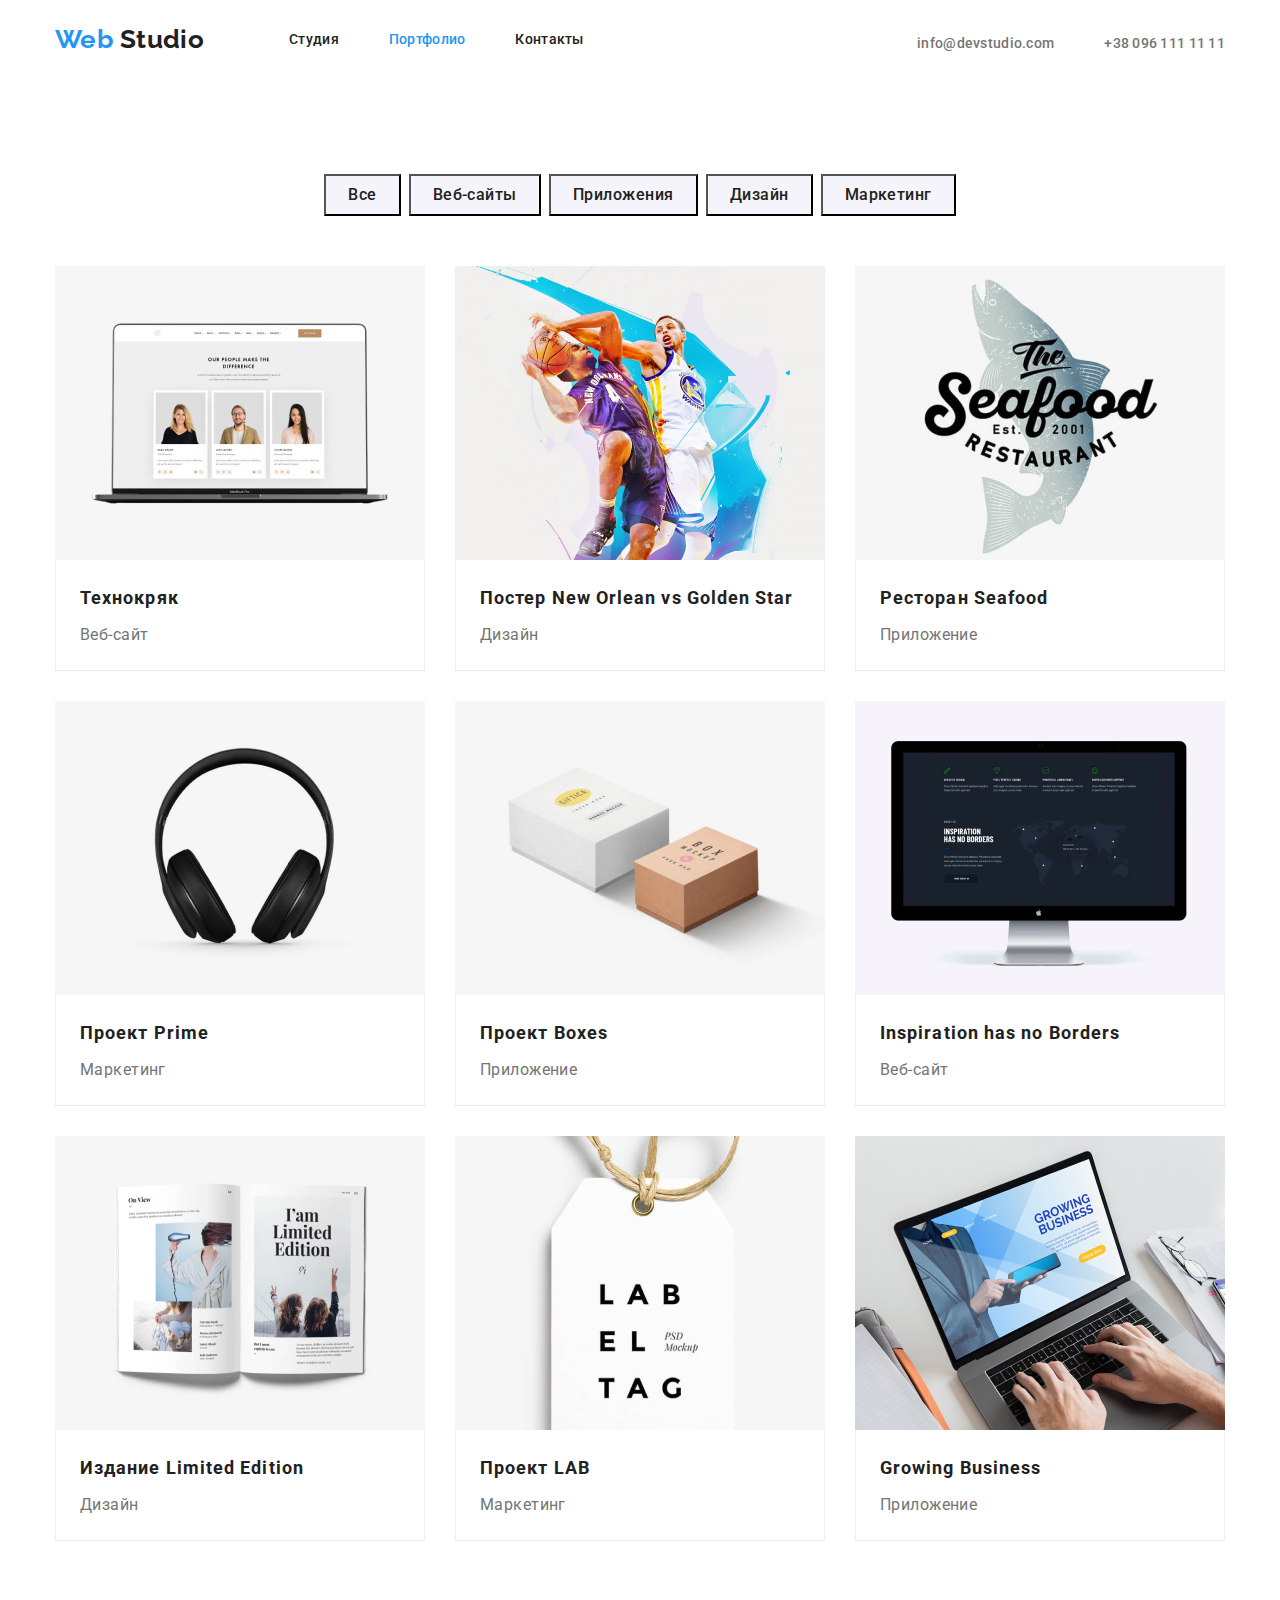
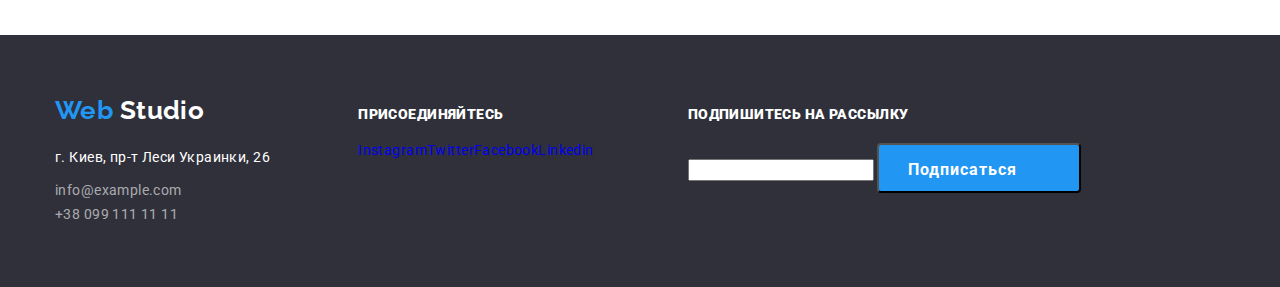
==== portfolio.html @ 932d021e "proofs" ====
<!DOCTYPE html>
<html lang="ru">

<head>
    <meta charset="UTF-8">
    <meta name="viewport" content="width=device-width, initial-scale=1.0">
    <title>Портфолио</title>
    <link rel="stylesheet"
        href="https://fonts.googleapis.com/css2?family=Raleway:wght@700&family=Roboto:ital,wght@0,500;0,700;1,400&display=swap">
    <link rel="stylesheet"
        href="https://cdnjs.cloudflare.com/ajax/libs/modern-normalize/0.6.0/modern-normalize.min.css">
    <link rel="stylesheet" href="./css/style.css">
</head>

<body>
    <header class="page-header">
        <div class="container main-nav">
            <nav class="page-nav">
                <a href="#" class="site-logo" lang="en">
                    <span class="site-logo-web">Web</span> Studio
                </a>
                <ul class="site-nav-list none-list">
                    <li class="site-nav-item">
                        <a href="./index.html" class="site-nav-link ">Студия</a>
                    </li>
                    <li class="site-nav-item">
                        <a href="./portfolio.html" class="site-nav-link current">Портфолио</a>
                    </li>
                    <li class="site-nav-item">
                        <a href="#" class="site-nav-link">Контакты</a>
                    </li>
                </ul>
            </nav>
            <ul class="site-navigation-contacts none-list">
                <li class="site-nav-contacts">
                    <a href="#" class="sn-contacts-link">info@devstudio.com</a>
                </li>
                <li class="site-nav-contacts">
                    <a href="#" class="sn-contacts-link">+38 096 111 11 11</a>
                </li>
            </ul>
        </div>
    </header>

    <main class="content">
        <section class="port-content container">
            <h1 class="visually-hidden">Портфолио студии</h1>
            <ul class="port-menu-list none-list">
                <li class="port-menu-list-item">
                    <button type="button">Все</button>
                </li>
                <li class="port-menu-list-item">
                    <button type="button">Веб-сайты</button>
                </li>
                <li class="port-menu-list-item">
                    <button type="button">Приложения</button>
                </li>
                <li class="port-menu-list-item">
                    <button type="button">Дизайн</button>
                </li>
                <li class="port-menu-list-item">
                    <button type="button">Маркетинг</button>
                </li>
            </ul>

            <ul class="example-list none-list">
                <li class="example-list-item">
                    <a href="#" class="example-list-link">
                        <img src="./img/technokryak.jpg" alt="Технокряк" width="370" height="294">
                        <div class="example-list-content">
                            <h3 class="example-list-title">
                                Технокряк
                            </h3>
                            <p class="example-list-text">
                                Веб-сайт
                            </p>
                            <!-- <p class="animation">Технокряк это современная площадка распространения коронавируса.
                                Компании используют эту платформу для цифрового
                                шпионажа и атак на защищённые сервера конкурентов.</p> -->
                        </div>
                    </a>
                </li>
                <li class="example-list-item">
                    <a href="#" class="example-list-link">
                        <img src="./img/baskplay.jpg" alt="Постер баскетбол" width="370" height="294">
                        <div class="example-list-content">
                            <h3 class="example-list-title">
                                Постер New Orlean vs Golden Star
                            </h3>
                            <p class="example-list-text">
                                Дизайн
                            </p>
                            <!-- <p class="animation">Технокряк это современная площадка распространения коронавируса.
                                Компании используют эту платформу
                                для цифрового
                                шпионажа и атак на защищённые сервера конкурентов.</p> -->
                        </div>
                    </a>
                </li>
                <li class="example-list-item">
                    <a href="#" class="example-list-link">
                        <img src="./img/seafood.jpg" alt="Технокряк" width="370" height="294">
                        <div class="example-list-content">
                            <h3 class="example-list-title">
                                Ресторан Seafood
                            </h3>
                            <p class="example-list-text">
                                Приложение
                            </p>
                            <!-- <p class="animation">Технокряк это современная площадка распространения коронавируса.
                                Компании используют эту платформу
                                для цифрового
                                шпионажа и атак на защищённые сервера конкурентов.</p> -->
                        </div>
                    </a>
                </li>
                <li class="example-list-item">
                    <a href="#" class="example-list-link">
                        <img src="./img/headphones.jpg" alt="Технокряк" width="370" height="294">
                        <div class="example-list-content">
                            <h3 class="example-list-title">
                                Проект Prime
                            </h3>
                            <p class="example-list-text">
                                Маркетинг
                            </p>
                            <!-- <p class="animation">Технокряк это современная площадка распространения коронавируса.
                                Компании используют эту платформу
                                для цифрового
                                шпионажа и атак на защищённые сервера конкурентов.</p> -->
                        </div>
                    </a>
                </li>
                <li class="example-list-item">
                    <a href="#" class="example-list-link">
                        <img src="./img/boxes.jpg" alt="Технокряк" width="370" height="294">
                        <div class="example-list-content">
                            <h3 class="example-list-title">
                                Проект Boxes
                            </h3>
                            <p class="example-list-text">
                                Приложение
                            </p>
                            <!-- <p class="animation">Технокряк это современная площадка распространения коронавируса.
                                Компании используют эту платформу
                                для цифрового
                                шпионажа и атак на защищённые сервера конкурентов.</p> -->
                        </div>
                    </a>
                </li>
                <li class="example-list-item">
                    <a href="#" class="example-list-link">
                        <img src="./img/display.jpg" alt="Технокряк" width="370" height="294">
                        <div class="example-list-content">
                            <h3 class="example-list-title" lang="en">
                                Inspiration has no Borders
                            </h3>
                            <p class="example-list-text">
                                Веб-сайт
                            </p>
                            <!-- <p class="animation">Технокряк это современная площадка распространения коронавируса.
                                Компании используют эту платформу
                                для цифрового
                                шпионажа и атак на защищённые сервера конкурентов.</p> -->
                        </div>
                    </a>
                </li>
                <li class="example-list-item">
                    <a href="#" class="example-list-link">
                        <img src="./img/edition.jpg" alt="Технокряк" width="370" height="294">
                        <div class="example-list-content">
                            <h3 class="example-list-title">
                                Издание Limited Edition
                            </h3>
                            <p class="example-list-text">
                                Дизайн
                            </p>
                            <!-- <p class="animation">Технокряк это современная площадка распространения коронавируса.
                                Компании используют эту платформу
                                для цифрового
                                шпионажа и атак на защищённые сервера конкурентов.</p> -->
                        </div>
                    </a>
                </li>

                <li class="example-list-item">
                    <a href="#" class="example-list-link">
                        <img src="./img/lab.jpg" alt="Технокряк" width="370" height="294">
                        <div class="example-list-content">
                            <h3 class="example-list-title">
                                Проект LAB
                            </h3>
                            <p class="example-list-text">
                                Маркетинг
                            </p>
                            <!-- <p class="animation">Технокряк это современная площадка распространения коронавируса.
                                Компании используют эту платформу
                                для цифрового
                                шпионажа и атак на защищённые сервера конкурентов.</p> -->
                        </div>
                    </a>
                </li>

                <li class="example-list-item">
                    <a href="#" class="example-list-link">
                        <img src="./img/grbus.jpg" alt="Технокряк" width="370" height="294">
                        <div class="example-list-content">
                            <h3 class="example-list-title" lang="en">
                                Growing Business
                            </h3>
                            <p class="example-list-text">
                                Приложение
                            </p>
                            <!-- <p class="animation">Технокряк это современная площадка распространения коронавируса.
                                Компании используют эту платформу
                                для цифрового шпионажа и атак на защищённые сервера конкурентов.</p> -->
                        </div>
                    </a>
                </li>
            </ul>
        </section>
    </main>

    <footer class="page-footer">
        <div class="container main-footer">
            <div class="footer-contacts">
                <a href="#" class="site-logo bottom" lang="en">
                    <span class="site-logo-web">Web</span> Studio
                </a>
                <address lang="ru">
                    <p class="adress-street">
                        г. Киев, пр-т Леси Украинки, 26 <br>
                    </p>
                    <p class="address-contacts">
                        info@example.com <br>
                        +38 099 111 11 11 <br>
                    </p>
                </address>
            </div>

            <div class="footer-socials">
                <p class="footer-text">
                    <b>Присоединяйтесь</b>
                </p>
                <ul class="footer-socials-list none-list">
                    <li class="team-socials-item">
                        <a href="https://www.instagram.com/" class="footer-social-link-item"
                            aria-label=" Ссылка на Instagram">Instagram</a>
                    </li>
                    <li class="team-socials-item">
                        <a href="https://www.twitter.com/" class="footer-social-link-item"
                            aria-label="Ссылка на Twitter">Twitter</a>
                    </li>
                    <li class="team-socials-item">
                        <a href="https://www.facebook.com/" class="footer-social-link-item"
                            aria-label="Ссылка на Facebook">Facebook</a>
                    </li>
                    <li class="team-socials-item">
                        <a href="https://www.linkedin.com/" class="footer-social-link-item"
                            aria-label="Ссылка на Linkedin">Linkedin</a>
                    </li>
                </ul>
            </div>

            <div class="Sign-up">
                <p class="footer-text">
                    <b>Подпишитесь на рассылку</b>
                </p>
                <form action="mail.php">
                    <input type="text" name="E-mail" id="E-mail">
                    <button class="button-sign-up btn">Подписаться</button>
                    <!-- <input type="submit" class="form-text" value="Подписаться"> -->
                </form>
            </div>
        </div>
    </footer>
</body>

</html>
---- css/style.css ----
:root {
--hover-color: #2196F3;
--accent-color:  #FFFFFF;
--primary-text-color: #212121;
--secondary-text-color:#FFFFFF;
--text-color: #757575;
}

body {
color: #212121;
font-family: Roboto, sans-serif;
font-style: normal;
font-size: 14px;
letter-spacing: 0.03em;
line-height: 1.14;
background-color: var(--accent-color);
}

.container {
    padding-left: 15px;
    padding-right: 15px;
    width: 1200px;
    margin: 0 auto;
}

.none-list {
    list-style: none;
    padding: 0;
    margin: 0;
}

p {
    margin: 0;
    padding: 0;
}

img {
    max-width: 100%;
    height: auto;
    display: block;
}

.visually-hidden:not(:focus):not(:active),
input[type="checkbox"].visually-hidden,
input[type="radio"].visually-hidden {
    position: absolute;

    width: 1px;
    height: 1px;
    margin: -1px;
    border: 0;
    padding: 0;

    /* white-space: nowrap;

    clip-path: inset (100%);
    clip: rect(0 0 0 0);
    overflow: hidden; */
    clip:rect(0 0 0 0);
    overflow: hidden;
}

/* Site nav */

.page-header a {
    text-decoration: none;
}

/* .page-nav a{
text-decoration: none;
} */

/* .site-navigation-contacts a{
text-decoration: none;
} */

.site-logo {
display: block;
margin-right: 85px;
/* padding-top: 24px;
padding-bottom: 25px; */

text-decoration: none;
font-family: Raleway, sans-serif;
font-weight: 700;
font-size: 26px;
line-height: 1.2;
color: var(--primary-text-color);
}

.site-logo-web {
color: #2196F3;  
}

.site-nav-item a{
color: var(--primary-text-color); 
font-weight: 500;
letter-spacing: 0.02em;
}

.site-nav-link:hover, 
.site-nav-link:focus {
color: var(--hover-color);
}

.site-nav-list .site-nav-link.current { 
color: var(--hover-color);
}

.site-nav-contacts a {
font-weight: 500;
color: var(--text-color);
letter-spacing: 0.02em;
}

.sn-contacts-link:hover,
.sn-contacts-link:focus {
color: var(--hover-color);
}


.site-nav-list li {
    margin-right: 50px;
}

.site-nav-link  {
    display: block;
    padding-top: 32px;
    padding-bottom: 32px;
}


.site-nav-contacts + .site-nav-contacts {
    margin-left: 50px;
}

.site-nav-list {
    display: flex;
    align-items: center;
}

.site-navigation-contacts {
    display: flex;
    margin-left: auto;
    align-items: center;
}

.page-nav {
    display: flex;
    align-items: center;
}

.main-nav {
display: flex;
align-items: baseline;
}

/* Section Hero */

.head-hero {
width: 696px;
height: 120px;
margin: 0 auto 30px; 

font-weight: 900;
font-size: 44px;
line-height: 1.36;
text-align: center;
text-transform: uppercase;
letter-spacing: 0.06em;
color: var(--secondary-text-color);
}

.hero {
background-color: tomato;
text-align: center;
}


.btn {
min-width: 200px;
height: 50px;
padding: 10px 32px;
display: inline-block;

color: var(--secondary-text-color);
font-weight: 700;
font-size: 16px;
line-height: 1.86;
text-align: center;
letter-spacing: 0.06em;

border-radius: 4px;
background-color: var(--hover-color);
}

.button-sign-up {
padding: 10px 62px 10px 29px;
}

/* Features section */

.features {
    padding-bottom: 94px;
    padding-top: 94px;
}


.features-list-item {
width: calc((100%-60px)/4);
margin-right: 30px;
}

.features-list {
    display: flex;
    align-items: baseline;
    /* justify-content: space-between; */
}

.features-title {
font-weight: 700;
/* line-height: 1.14; */
text-transform: uppercase;
/* color: var(--primary-text-color); */
margin: 30px 0 10px;
}

.features-text {
line-height: 1.5;
color: var(--text-color);
margin: 0;
}

/* Main-content section */

.main-content {
    padding-bottom:  94px ;
}

.main-content-list {
    display: flex;
    /* justify-content: space-between; */
}


.main-content-list-item {
/* width: 370px; */
width: calc((100%-60px)/3);
margin-right: 30px;
} 

.features-list-item:last-child,
.main-content-list-item:last-child,
.team-list-item:last-child,
/* .customers-list-item:last-child, */
.site-nav-item:last-child {
margin-right: 0;
}

.head-title {
margin: 0 auto 50px;

font-weight: 700;
font-size: 36px;
line-height: 1.16;
text-align: center;
}

.main-content-title {
margin: 0 auto;
padding-top: 27px;
padding-bottom: 27px;

font-size: 14px;
font-weight: 700;
text-align: center;
text-transform: uppercase;
color: var(--secondary-text-color);

background-color: rgba(47, 48, 58, 0.8);
}

.main-content-link {
text-decoration: none;
display: inline-block;
}

/* Section team */

.team {
    padding-top: 94px;
    padding-bottom: 94px;

    background-color: #F5F4FA;
}


.team-list {
    display: flex;
    /* justify-content: space-between; */
}



.team-social-link-item {
text-decoration: none;
}

.team-list-content {
    padding-top: 30px; 
    padding-bottom: 36px; 
} 

.team-list-name {
margin: 0;
margin-bottom: 10px;

font-weight: 500;
font-size: 16px;
line-height: 1.18;
color: var(--primary-text-color);
}

.team-list-text {
margin: 10px auto 16px;

font-size: 16px;
line-height: 1.18;
color: var(--text-color);
}

.team-social-link-item:hover,
.team-social-link-item:focus {
background-color: var(--hover-color);
}

.team-list-item {
box-sizing: border-box;
width: calc((100%-90px)/4);
margin-right: 30px;
/* width: 270px; */

border-radius: 0px 0px 4px 4px;
box-shadow: 0px 2px 1px rgba(0, 0, 0, 0.2), 0px 1px 1px rgba(0, 0, 0, 0.14), 0px 1px 3px rgba(0, 0, 0, 0.12);
background-color: var(--accent-color);
text-align: center;
}

.team-socials-list {
    display: flex;
    justify-content: center;
}

/* Section customers*/

.customers {
    padding-bottom: 94px;
    padding-top: 94px;
}

.customers-list {
    display: flex;
    align-items: center;
    justify-content: space-between;
}

.customers-list-item {
    width:170px;
    height: 90px;
    border-radius: 4px;
    border: 1px solid #AFB1B8;
    /* margin-right: 30px; */
}


.customers-list-link:hover,
.customers-list-link:focus {
background-color: var(--hover-color);
}

/* Footer*/

.footer-contacts {
    margin-right: 69px;
    display: flex;
    flex-direction: column;
}


.main-footer.container {
    display: flex;
    align-items: baseline;
    /* justify-content: space-between; */
    padding-top: 60px;
    padding-bottom: 60px;
}

footer {
background-color:#2F303A;
}

.site-logo.bottom {
display: block;
margin-bottom: 20px;
padding: 0;

color: var(--secondary-text-color);
}

.adress-street {
margin-bottom: 9px;

font-style: normal;
font-weight: 400;
line-height: 1.7;
color: var(--secondary-text-color);
}

.address-contacts {
font-style: normal;
font-weight: 400;
line-height: 1.7;
color: rgba(255, 255, 255, 0.6);
}

.footer-socials {
margin-right: 94px;
}

.footer-socials-list a {
text-decoration: none;
}

.footer-socials-list {
    display: flex;
    justify-content: space-between;
}

.footer-social-link-item:hover,
.footer-social-link-item:focus {
background-color: var(--hover-color);
}

.footer-text {
margin-bottom: 20px;

font-weight: 700;
text-transform: uppercase;
color: var(--secondary-text-color);
}


.form-text {
font-weight: 700;
font-size: 16px;
line-height: 1.86;
letter-spacing: 0.06em;
color: var(--secondary-text-color);
}

.sign-up {
margin-top: 72px;
margin-bottom: 94px;
margin-right: 216px;
}

/* PORTFOLIO PAGE */

/*port-menu section*/

.port-content {
    padding-top: 94px;
    padding-bottom: 94px;
}

.port-menu-list {
    /* padding-bottom: 16px; */
    margin-bottom: 50px;
    display: flex;
    justify-content: center;
}


button {
min-width: 73px;
padding: 6px 22px;

font-family: inherit;
font-weight: 500;
font-size: 16px;
line-height: 1.62;
text-align: center;
color: var(--primary-text-color);
background-color: #F5F4FA;
letter-spacing: 0.03em;
}

.port-menu-list-item {
margin-right: 8px;
}

.port-menu-list-item:last-child {
    margin-right: 0;
}


button:hover,
button:focus {
background-color: var(--hover-color);
color: var(--secondary-text-color);
cursor: pointer; 
}

.example-list {
display: flex;
flex-wrap: wrap;
/* margin: -15px; */
}

.example-list-item:nth-child(3n+3) {
margin-right: 0;
}

.example-list-item.example-list-content{
width: calc((100%-60px)/3);
}

.example-list-item {
    /* width: 370px; */
margin-right: 30px;
margin-bottom: 30px;

background: var(--accent-color);
overflow: hidden;   
}

.example-list-item:nth-last-child(-n+3) {
margin-bottom: 0;
}

.example-list a {
display: block;
text-decoration: none;
}


.example-list-content {
padding: 20px 24px;
border-bottom: 1px solid #EEEEEE;
border-right: 1px solid #EEEEEE;
border-left: 1px solid #EEEEEE;
box-shadow: 1px 4px 6px rgba(0, 0, 0, 0.16), 0px 4px 4px rgba(0, 0, 0, 0.06), 0px 1px 1px rgba(0, 0, 0, 0.12);
}

.example-list-title {
margin: 0 0 4px 0;

font-weight: 700;
font-size: 18px;
line-height: 2;
letter-spacing: 0.06em;
color: var(--primary-text-color);
}

.example-list-text {
font-size: 16px;
line-height: 1.88;
color: var(--text-color);
}

.animation {
font-size: 18px;
line-height: 1.56;
color: #FFFFFF;
background-color: rgba(33, 150, 243, 0.9);
}

/* .example-list-item:hover .example-list-title {
color: rgba(33, 150, 243, 0.9);
} */
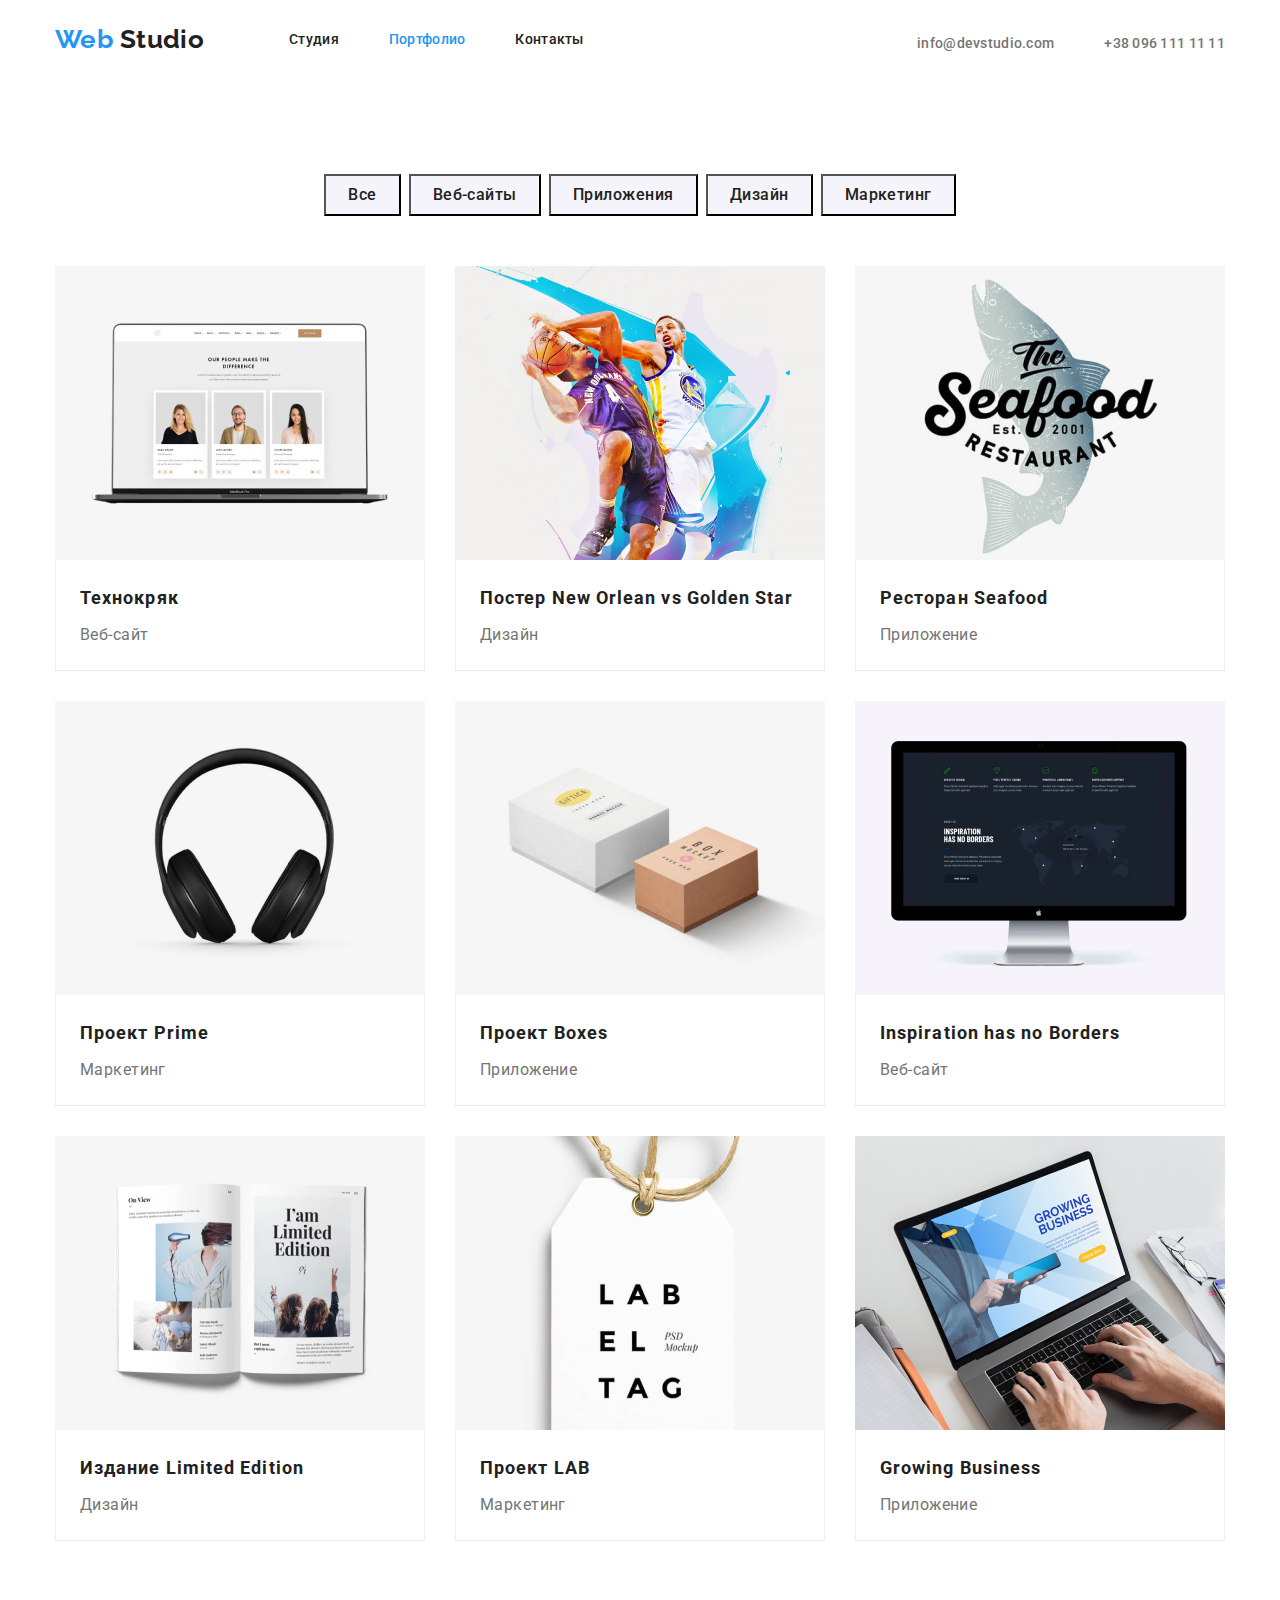
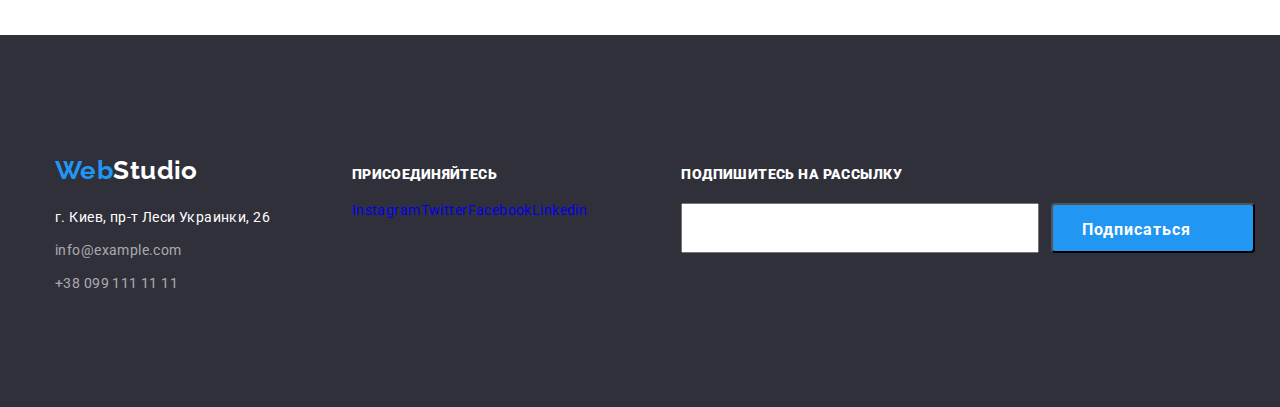
==== commit 28c34729: "new" ====
--- a/portfolio.html
+++ b/portfolio.html
@@ -43,181 +43,183 @@
     </header>
 
     <main class="content">
-        <section class="port-content container">
-            <h1 class="visually-hidden">Портфолио студии</h1>
-            <ul class="port-menu-list none-list">
-                <li class="port-menu-list-item">
-                    <button type="button">Все</button>
-                </li>
-                <li class="port-menu-list-item">
-                    <button type="button">Веб-сайты</button>
-                </li>
-                <li class="port-menu-list-item">
-                    <button type="button">Приложения</button>
-                </li>
-                <li class="port-menu-list-item">
-                    <button type="button">Дизайн</button>
-                </li>
-                <li class="port-menu-list-item">
-                    <button type="button">Маркетинг</button>
-                </li>
-            </ul>
-
-            <ul class="example-list none-list">
-                <li class="example-list-item">
-                    <a href="#" class="example-list-link">
-                        <img src="./img/technokryak.jpg" alt="Технокряк" width="370" height="294">
-                        <div class="example-list-content">
-                            <h3 class="example-list-title">
-                                Технокряк
-                            </h3>
-                            <p class="example-list-text">
-                                Веб-сайт
-                            </p>
-                            <!-- <p class="animation">Технокряк это современная площадка распространения коронавируса.
+        <section class="section">
+            <div class="container">
+                <h1 class="visually-hidden">Портфолио студии</h1>
+                <ul class="port-menu-list none-list">
+                    <li class="port-menu-list-item">
+                        <button type="button">Все</button>
+                    </li>
+                    <li class="port-menu-list-item">
+                        <button type="button">Веб-сайты</button>
+                    </li>
+                    <li class="port-menu-list-item">
+                        <button type="button">Приложения</button>
+                    </li>
+                    <li class="port-menu-list-item">
+                        <button type="button">Дизайн</button>
+                    </li>
+                    <li class="port-menu-list-item">
+                        <button type="button">Маркетинг</button>
+                    </li>
+                </ul>
+
+                <ul class="example-list none-list">
+                    <li class="example-list-item">
+                        <a href="#" class="example-list-link">
+                            <img src="./img/technokryak.jpg" alt="Технокряк" width="370" height="294">
+                            <div class="example-list-content">
+                                <h3 class="example-list-title">
+                                    Технокряк
+                                </h3>
+                                <p class="example-list-text">
+                                    Веб-сайт
+                                </p>
+                                <!-- <p class="animation">Технокряк это современная площадка распространения коронавируса.
                                 Компании используют эту платформу для цифрового
                                 шпионажа и атак на защищённые сервера конкурентов.</p> -->
-                        </div>
-                    </a>
-                </li>
-                <li class="example-list-item">
-                    <a href="#" class="example-list-link">
-                        <img src="./img/baskplay.jpg" alt="Постер баскетбол" width="370" height="294">
-                        <div class="example-list-content">
-                            <h3 class="example-list-title">
-                                Постер New Orlean vs Golden Star
-                            </h3>
-                            <p class="example-list-text">
-                                Дизайн
-                            </p>
-                            <!-- <p class="animation">Технокряк это современная площадка распространения коронавируса.
-                                Компании используют эту платформу
-                                для цифрового
-                                шпионажа и атак на защищённые сервера конкурентов.</p> -->
-                        </div>
-                    </a>
-                </li>
-                <li class="example-list-item">
-                    <a href="#" class="example-list-link">
-                        <img src="./img/seafood.jpg" alt="Технокряк" width="370" height="294">
-                        <div class="example-list-content">
-                            <h3 class="example-list-title">
-                                Ресторан Seafood
-                            </h3>
-                            <p class="example-list-text">
-                                Приложение
-                            </p>
-                            <!-- <p class="animation">Технокряк это современная площадка распространения коронавируса.
-                                Компании используют эту платформу
-                                для цифрового
-                                шпионажа и атак на защищённые сервера конкурентов.</p> -->
-                        </div>
-                    </a>
-                </li>
-                <li class="example-list-item">
-                    <a href="#" class="example-list-link">
-                        <img src="./img/headphones.jpg" alt="Технокряк" width="370" height="294">
-                        <div class="example-list-content">
-                            <h3 class="example-list-title">
-                                Проект Prime
-                            </h3>
-                            <p class="example-list-text">
-                                Маркетинг
-                            </p>
-                            <!-- <p class="animation">Технокряк это современная площадка распространения коронавируса.
-                                Компании используют эту платформу
-                                для цифрового
-                                шпионажа и атак на защищённые сервера конкурентов.</p> -->
-                        </div>
-                    </a>
-                </li>
-                <li class="example-list-item">
-                    <a href="#" class="example-list-link">
-                        <img src="./img/boxes.jpg" alt="Технокряк" width="370" height="294">
-                        <div class="example-list-content">
-                            <h3 class="example-list-title">
-                                Проект Boxes
-                            </h3>
-                            <p class="example-list-text">
-                                Приложение
-                            </p>
-                            <!-- <p class="animation">Технокряк это современная площадка распространения коронавируса.
-                                Компании используют эту платформу
-                                для цифрового
-                                шпионажа и атак на защищённые сервера конкурентов.</p> -->
-                        </div>
-                    </a>
-                </li>
-                <li class="example-list-item">
-                    <a href="#" class="example-list-link">
-                        <img src="./img/display.jpg" alt="Технокряк" width="370" height="294">
-                        <div class="example-list-content">
-                            <h3 class="example-list-title" lang="en">
-                                Inspiration has no Borders
-                            </h3>
-                            <p class="example-list-text">
-                                Веб-сайт
-                            </p>
-                            <!-- <p class="animation">Технокряк это современная площадка распространения коронавируса.
-                                Компании используют эту платформу
-                                для цифрового
-                                шпионажа и атак на защищённые сервера конкурентов.</p> -->
-                        </div>
-                    </a>
-                </li>
-                <li class="example-list-item">
-                    <a href="#" class="example-list-link">
-                        <img src="./img/edition.jpg" alt="Технокряк" width="370" height="294">
-                        <div class="example-list-content">
-                            <h3 class="example-list-title">
-                                Издание Limited Edition
-                            </h3>
-                            <p class="example-list-text">
-                                Дизайн
-                            </p>
-                            <!-- <p class="animation">Технокряк это современная площадка распространения коронавируса.
-                                Компании используют эту платформу
-                                для цифрового
-                                шпионажа и атак на защищённые сервера конкурентов.</p> -->
-                        </div>
-                    </a>
-                </li>
-
-                <li class="example-list-item">
-                    <a href="#" class="example-list-link">
-                        <img src="./img/lab.jpg" alt="Технокряк" width="370" height="294">
-                        <div class="example-list-content">
-                            <h3 class="example-list-title">
-                                Проект LAB
-                            </h3>
-                            <p class="example-list-text">
-                                Маркетинг
-                            </p>
-                            <!-- <p class="animation">Технокряк это современная площадка распространения коронавируса.
-                                Компании используют эту платформу
-                                для цифрового
-                                шпионажа и атак на защищённые сервера конкурентов.</p> -->
-                        </div>
-                    </a>
-                </li>
-
-                <li class="example-list-item">
-                    <a href="#" class="example-list-link">
-                        <img src="./img/grbus.jpg" alt="Технокряк" width="370" height="294">
-                        <div class="example-list-content">
-                            <h3 class="example-list-title" lang="en">
-                                Growing Business
-                            </h3>
-                            <p class="example-list-text">
-                                Приложение
-                            </p>
-                            <!-- <p class="animation">Технокряк это современная площадка распространения коронавируса.
+                            </div>
+                        </a>
+                    </li>
+                    <li class="example-list-item">
+                        <a href="#" class="example-list-link">
+                            <img src="./img/baskplay.jpg" alt="Постер баскетбол" width="370" height="294">
+                            <div class="example-list-content">
+                                <h3 class="example-list-title">
+                                    Постер New Orlean vs Golden Star
+                                </h3>
+                                <p class="example-list-text">
+                                    Дизайн
+                                </p>
+                                <!-- <p class="animation">Технокряк это современная площадка распространения коронавируса.
+                                Компании используют эту платформу
+                                для цифрового
+                                шпионажа и атак на защищённые сервера конкурентов.</p> -->
+                            </div>
+                        </a>
+                    </li>
+                    <li class="example-list-item">
+                        <a href="#" class="example-list-link">
+                            <img src="./img/seafood.jpg" alt="Технокряк" width="370" height="294">
+                            <div class="example-list-content">
+                                <h3 class="example-list-title">
+                                    Ресторан Seafood
+                                </h3>
+                                <p class="example-list-text">
+                                    Приложение
+                                </p>
+                                <!-- <p class="animation">Технокряк это современная площадка распространения коронавируса.
+                                Компании используют эту платформу
+                                для цифрового
+                                шпионажа и атак на защищённые сервера конкурентов.</p> -->
+                            </div>
+                        </a>
+                    </li>
+                    <li class="example-list-item">
+                        <a href="#" class="example-list-link">
+                            <img src="./img/headphones.jpg" alt="Технокряк" width="370" height="294">
+                            <div class="example-list-content">
+                                <h3 class="example-list-title">
+                                    Проект Prime
+                                </h3>
+                                <p class="example-list-text">
+                                    Маркетинг
+                                </p>
+                                <!-- <p class="animation">Технокряк это современная площадка распространения коронавируса.
+                                Компании используют эту платформу
+                                для цифрового
+                                шпионажа и атак на защищённые сервера конкурентов.</p> -->
+                            </div>
+                        </a>
+                    </li>
+                    <li class="example-list-item">
+                        <a href="#" class="example-list-link">
+                            <img src="./img/boxes.jpg" alt="Технокряк" width="370" height="294">
+                            <div class="example-list-content">
+                                <h3 class="example-list-title">
+                                    Проект Boxes
+                                </h3>
+                                <p class="example-list-text">
+                                    Приложение
+                                </p>
+                                <!-- <p class="animation">Технокряк это современная площадка распространения коронавируса.
+                                Компании используют эту платформу
+                                для цифрового
+                                шпионажа и атак на защищённые сервера конкурентов.</p> -->
+                            </div>
+                        </a>
+                    </li>
+                    <li class="example-list-item">
+                        <a href="#" class="example-list-link">
+                            <img src="./img/display.jpg" alt="Технокряк" width="370" height="294">
+                            <div class="example-list-content">
+                                <h3 class="example-list-title" lang="en">
+                                    Inspiration has no Borders
+                                </h3>
+                                <p class="example-list-text">
+                                    Веб-сайт
+                                </p>
+                                <!-- <p class="animation">Технокряк это современная площадка распространения коронавируса.
+                                Компании используют эту платформу
+                                для цифрового
+                                шпионажа и атак на защищённые сервера конкурентов.</p> -->
+                            </div>
+                        </a>
+                    </li>
+                    <li class="example-list-item">
+                        <a href="#" class="example-list-link">
+                            <img src="./img/edition.jpg" alt="Технокряк" width="370" height="294">
+                            <div class="example-list-content">
+                                <h3 class="example-list-title">
+                                    Издание Limited Edition
+                                </h3>
+                                <p class="example-list-text">
+                                    Дизайн
+                                </p>
+                                <!-- <p class="animation">Технокряк это современная площадка распространения коронавируса.
+                                Компании используют эту платформу
+                                для цифрового
+                                шпионажа и атак на защищённые сервера конкурентов.</p> -->
+                            </div>
+                        </a>
+                    </li>
+
+                    <li class="example-list-item">
+                        <a href="#" class="example-list-link">
+                            <img src="./img/lab.jpg" alt="Технокряк" width="370" height="294">
+                            <div class="example-list-content">
+                                <h3 class="example-list-title">
+                                    Проект LAB
+                                </h3>
+                                <p class="example-list-text">
+                                    Маркетинг
+                                </p>
+                                <!-- <p class="animation">Технокряк это современная площадка распространения коронавируса.
+                                Компании используют эту платформу
+                                для цифрового
+                                шпионажа и атак на защищённые сервера конкурентов.</p> -->
+                            </div>
+                        </a>
+                    </li>
+
+                    <li class="example-list-item">
+                        <a href="#" class="example-list-link">
+                            <img src="./img/grbus.jpg" alt="Технокряк" width="370" height="294">
+                            <div class="example-list-content">
+                                <h3 class="example-list-title" lang="en">
+                                    Growing Business
+                                </h3>
+                                <p class="example-list-text">
+                                    Приложение
+                                </p>
+                                <!-- <p class="animation">Технокряк это современная площадка распространения коронавируса.
                                 Компании используют эту платформу
                                 для цифрового шпионажа и атак на защищённые сервера конкурентов.</p> -->
-                        </div>
-                    </a>
-                </li>
-            </ul>
+                            </div>
+                        </a>
+                    </li>
+                </ul>
+            </div>
         </section>
     </main>
 
@@ -231,10 +233,12 @@
                     <p class="adress-street">
                         г. Киев, пр-т Леси Украинки, 26 <br>
                     </p>
-                    <p class="address-contacts">
-                        info@example.com <br>
-                        +38 099 111 11 11 <br>
-                    </p>
+                    <a href="#" class="address-link mail">
+                        info@example.com
+                    </a>
+                    <a href="#" class="address-link">
+                        +38 099 111 11 11
+                    </a>
                 </address>
             </div>
 
@@ -262,7 +266,7 @@
                 </ul>
             </div>
 
-            <div class="Sign-up">
+            <div class="sign-up">
                 <p class="footer-text">
                     <b>Подпишитесь на рассылку</b>
                 </p>
--- a/css/style.css
+++ b/css/style.css
@@ -160,7 +160,7 @@
 
 .head-hero {
 width: 696px;
-height: 120px;
+/* height: 120px; */
 margin: 0 auto 30px; 
 
 font-weight: 900;
@@ -201,7 +201,7 @@
 
 /* Features section */
 
-.features {
+.section {
     padding-bottom: 94px;
     padding-top: 94px;
 }
@@ -234,8 +234,8 @@
 
 /* Main-content section */
 
-.main-content {
-    padding-bottom:  94px ;
+.section.main-content {
+    padding-top: 0; 
 }
 
 .main-content-list {
@@ -288,10 +288,7 @@
 
 /* Section team */
 
-.team {
-    padding-top: 94px;
-    padding-bottom: 94px;
-
+.team.section {
     background-color: #F5F4FA;
 }
 
@@ -323,7 +320,7 @@
 }
 
 .team-list-text {
-margin: 10px auto 16px;
+margin-bottom:  16px;
 
 font-size: 16px;
 line-height: 1.18;
@@ -391,7 +388,6 @@
 .main-footer.container {
     display: flex;
     align-items: baseline;
-    /* justify-content: space-between; */
     padding-top: 60px;
     padding-bottom: 60px;
 }
@@ -401,7 +397,7 @@
 }
 
 .site-logo.bottom {
-display: block;
+display: flex;
 margin-bottom: 20px;
 padding: 0;
 
@@ -417,13 +413,20 @@
 color: var(--secondary-text-color);
 }
 
-.address-contacts {
+.address-link {
+display: flex;
+text-decoration: none;
+
 font-style: normal;
 font-weight: 400;
 line-height: 1.7;
 color: rgba(255, 255, 255, 0.6);
 }
 
+.mail {
+    margin-bottom: 9px;
+}
+
 .footer-socials {
 margin-right: 94px;
 }
@@ -457,6 +460,16 @@
 line-height: 1.86;
 letter-spacing: 0.06em;
 color: var(--secondary-text-color);
+}
+
+form {
+    display: flex;
+}
+
+input {
+    width: 358px;
+    height: 50px;
+    margin-right: 12px;
 }
 
 .sign-up {
@@ -468,11 +481,6 @@
 /* PORTFOLIO PAGE */
 
 /*port-menu section*/
-
-.port-content {
-    padding-top: 94px;
-    padding-bottom: 94px;
-}
 
 .port-menu-list {
     /* padding-bottom: 16px; */
